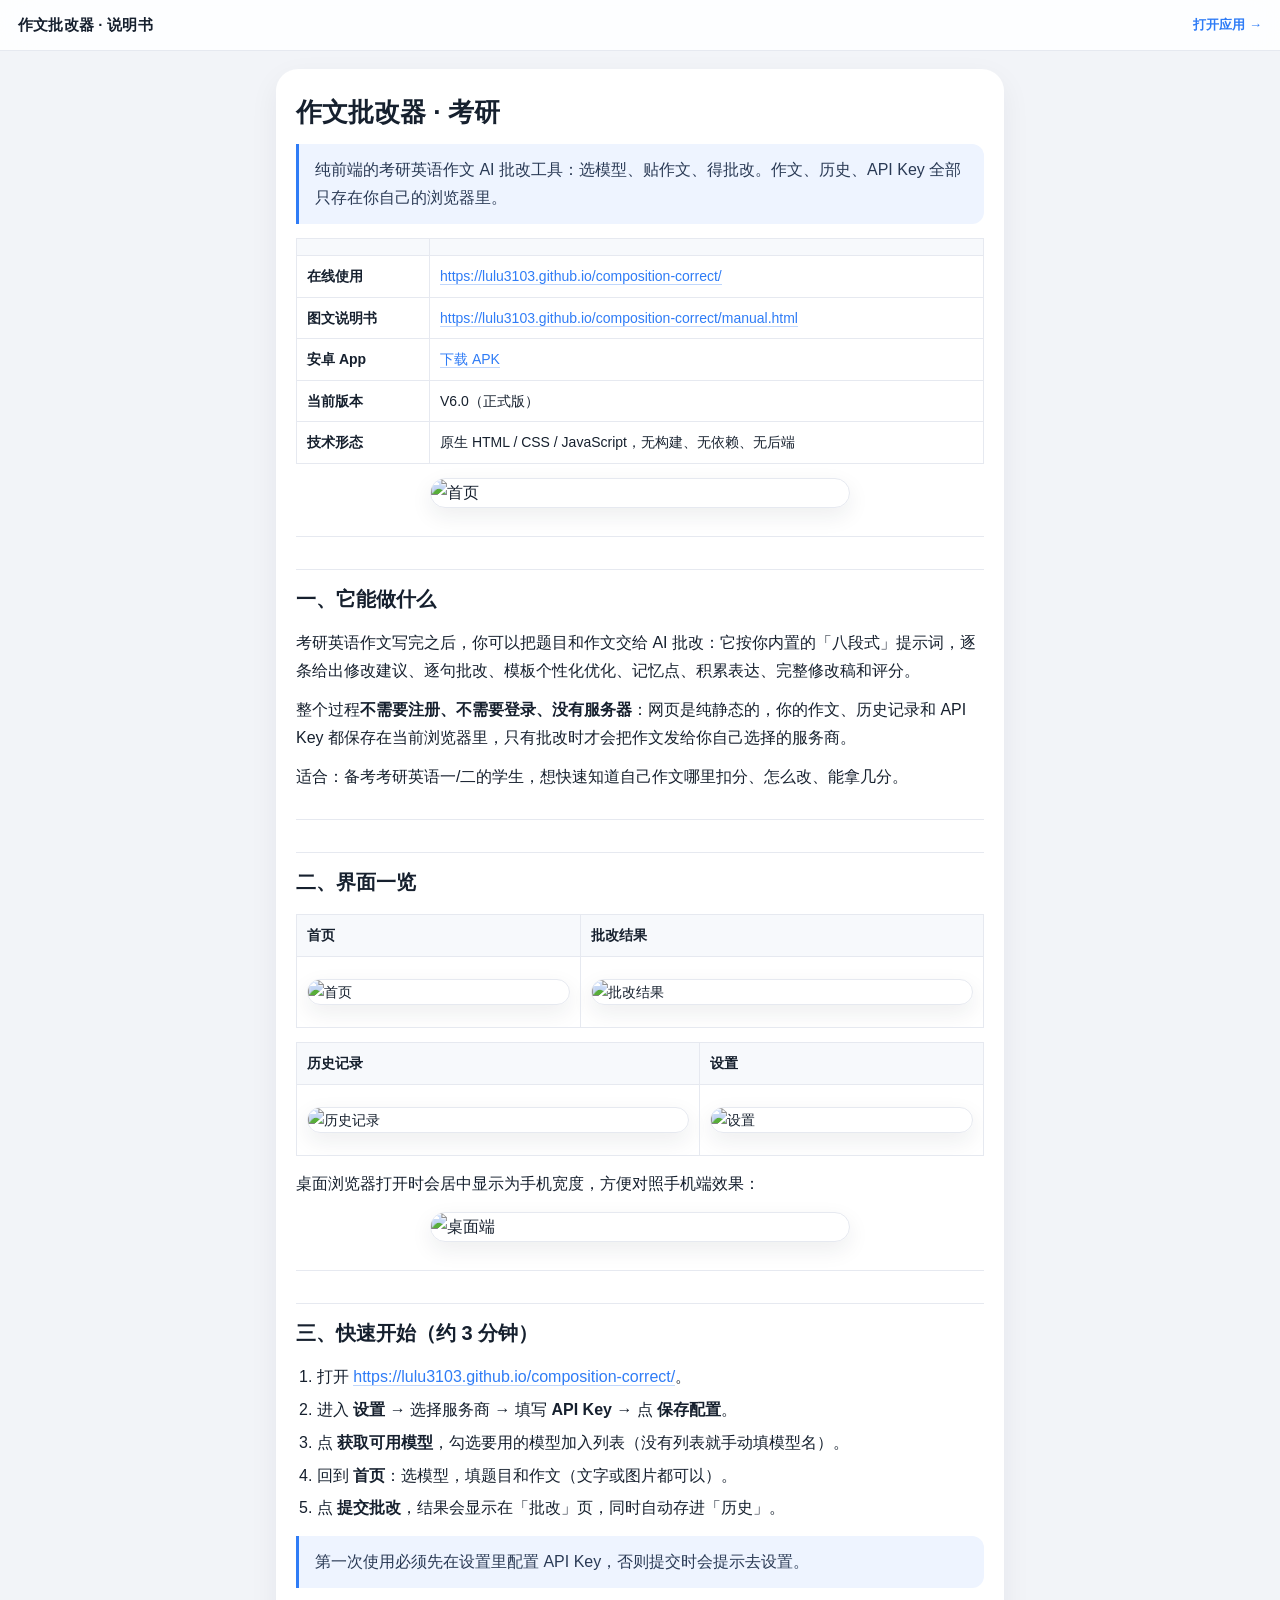
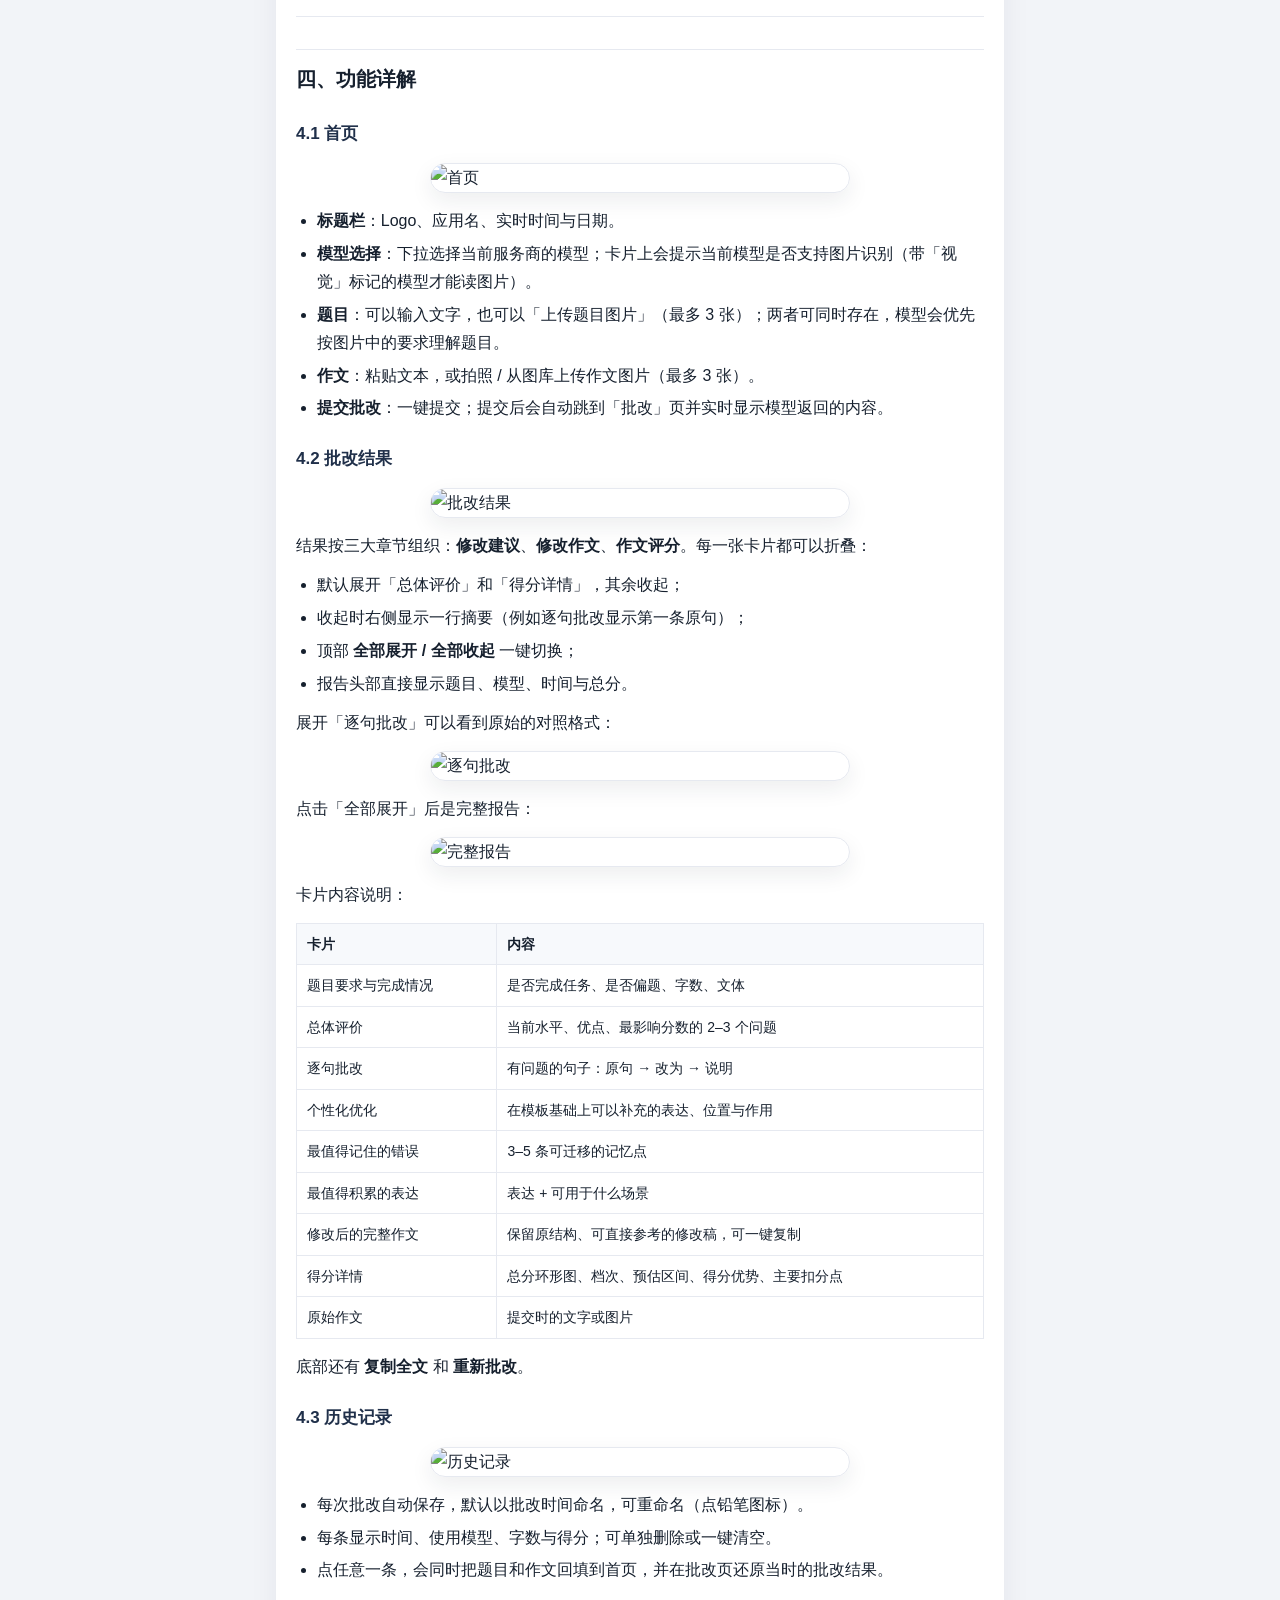
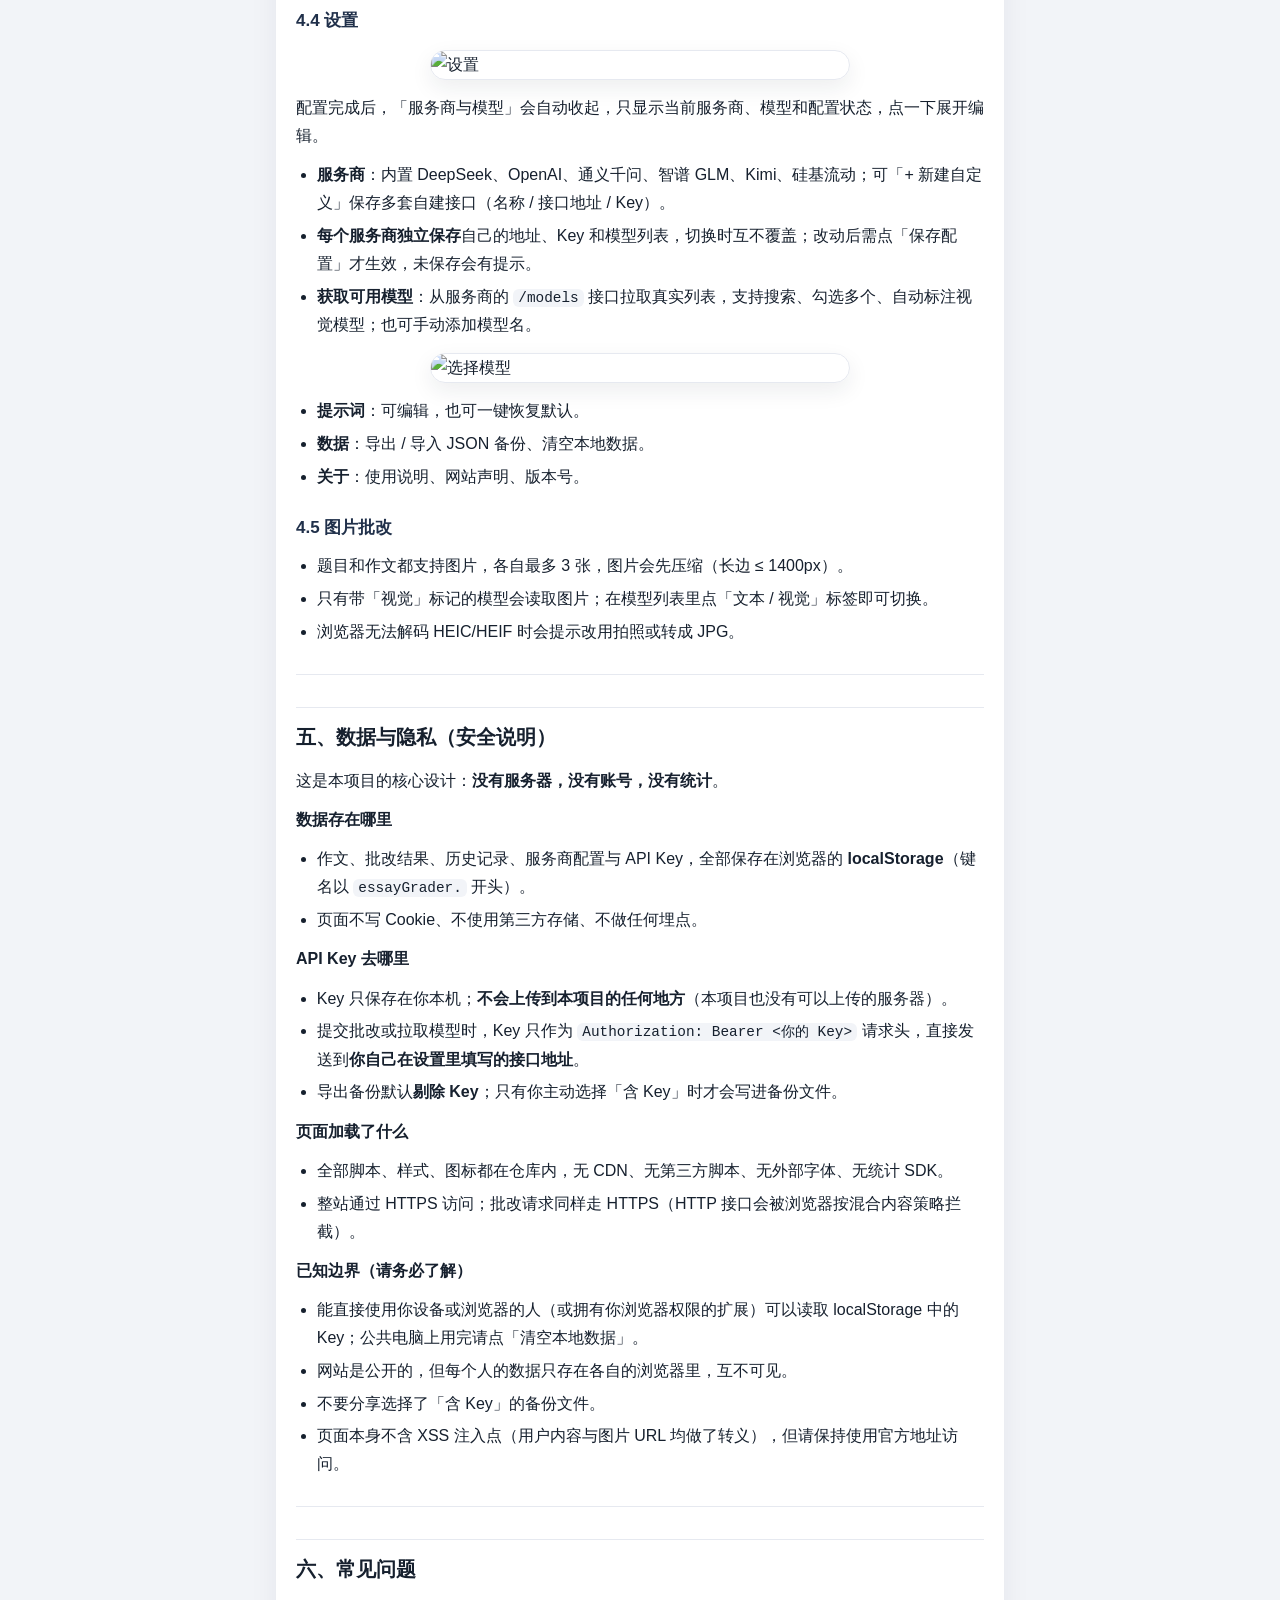
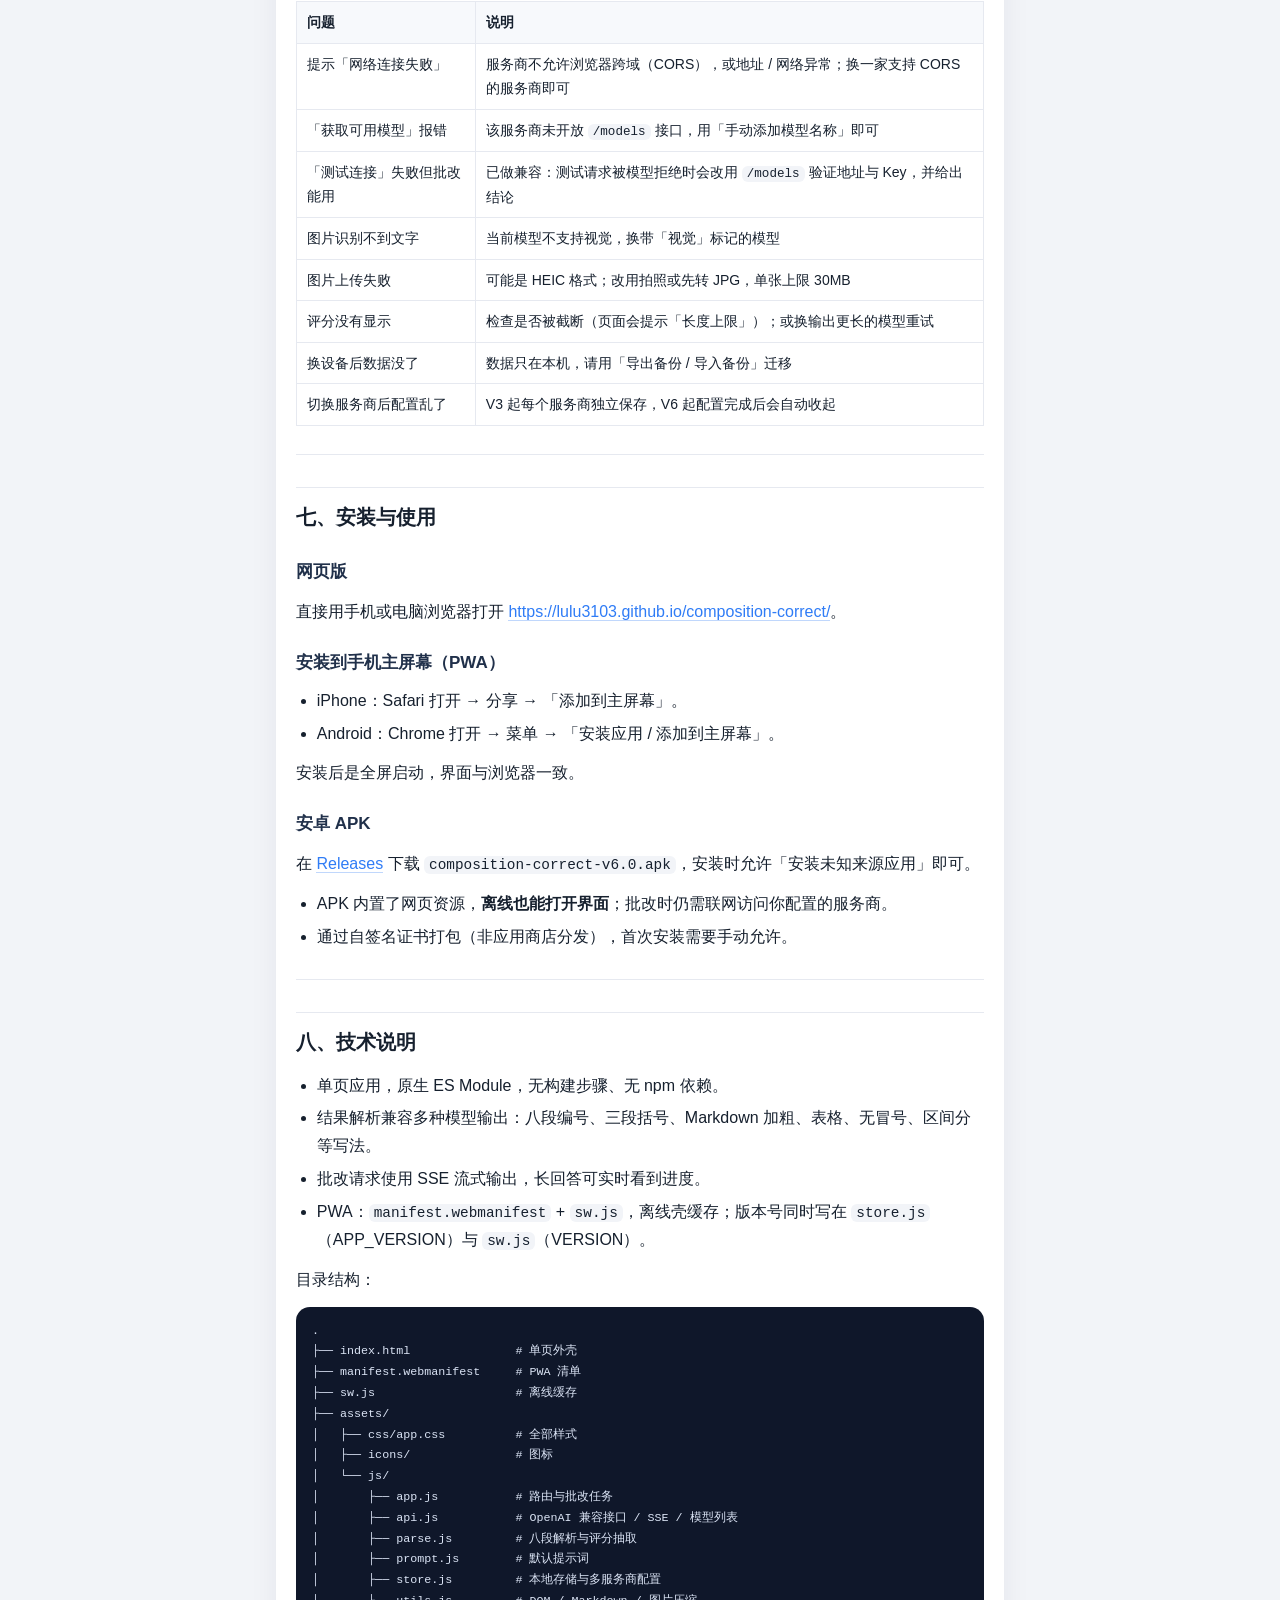
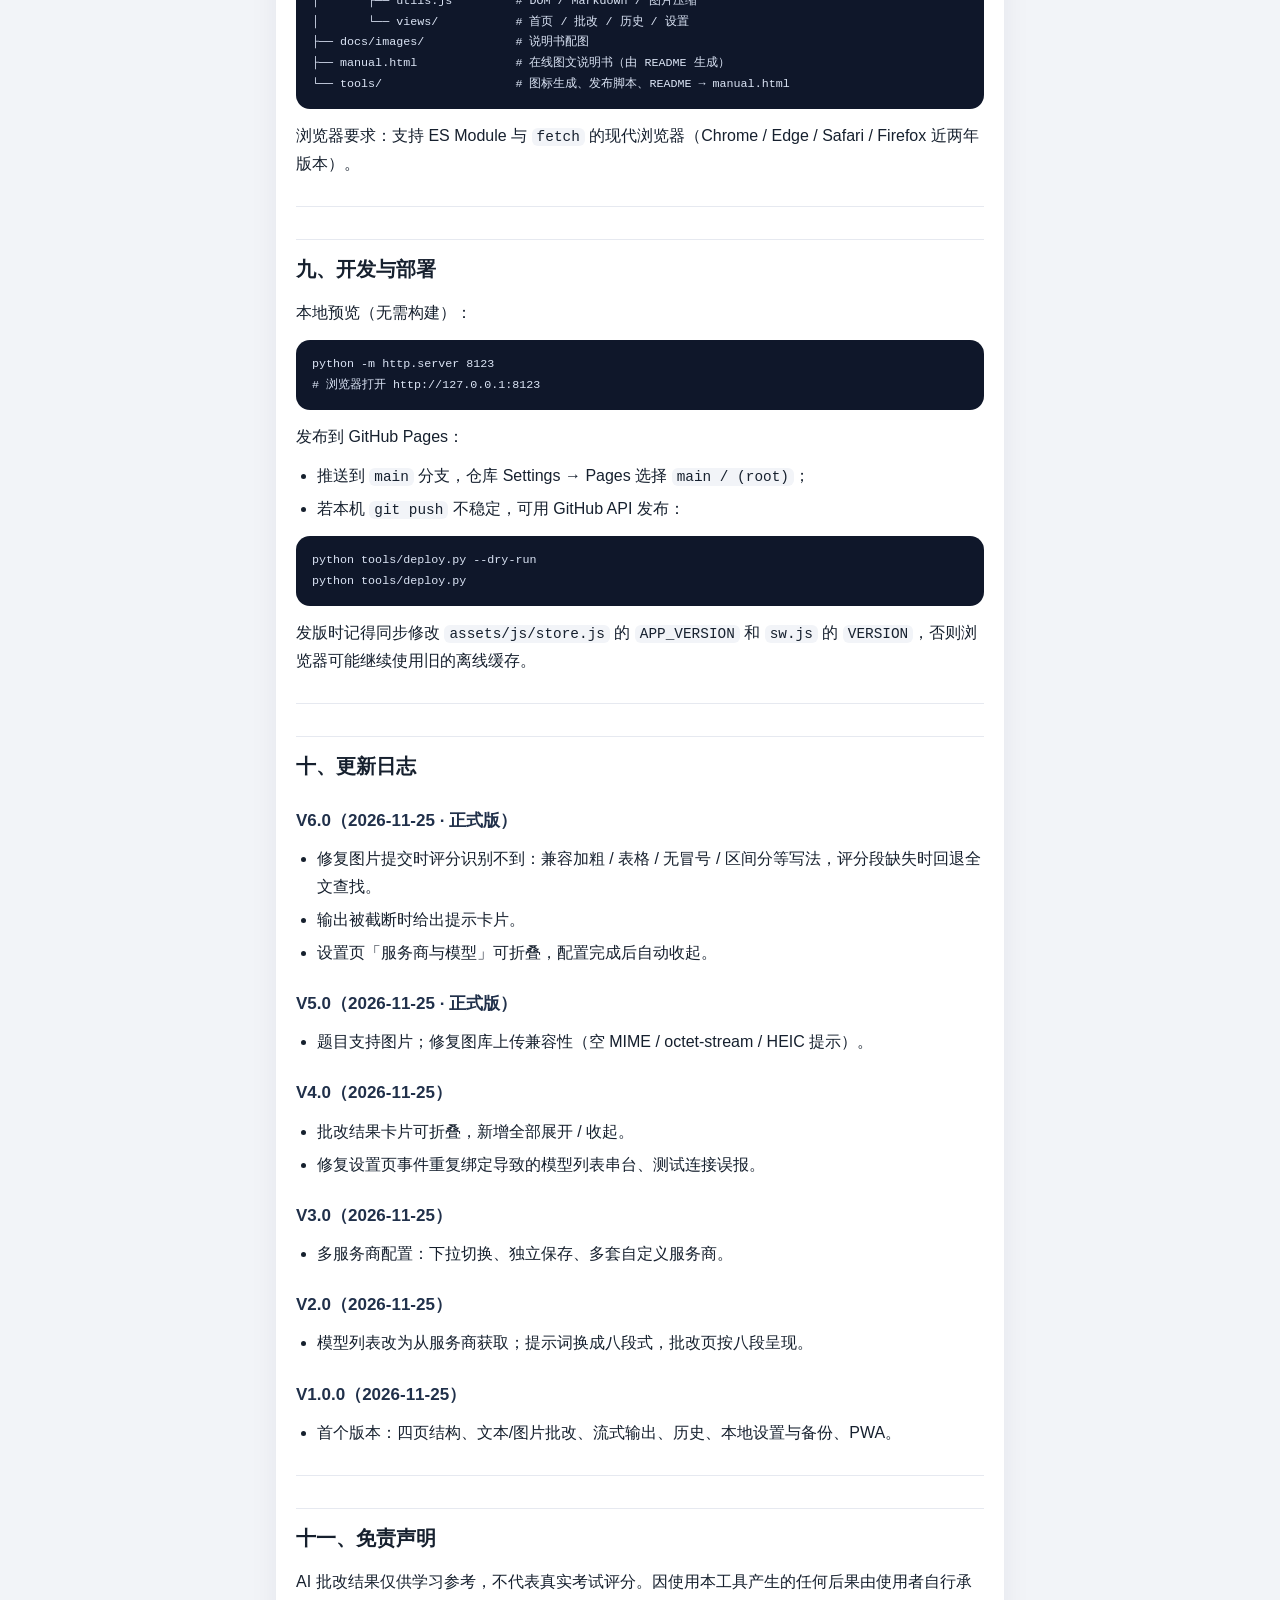
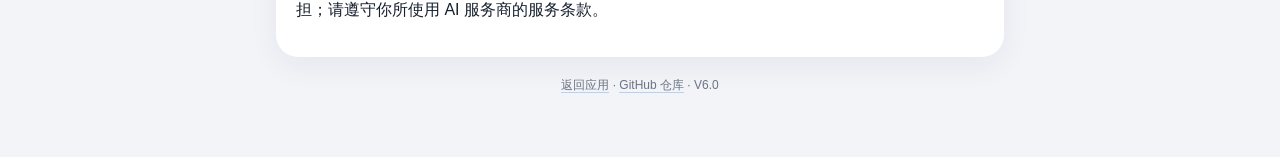
==== manual.html @ d4792305 "feat: 考研作文批改器 V1.0.0" ====
<!DOCTYPE html>
<html lang="zh-CN">
<head>
<meta charset="utf-8">
<meta name="viewport" content="width=device-width, initial-scale=1, viewport-fit=cover">
<title>作文批改器 · 使用说明书</title>
<link rel="icon" href="assets/icons/favicon.svg">
<style>
:root{--blue:#2f7cf6;--bg:#f2f4f8;--card:#fff;--text:#16202e;--muted:#6b7383;--line:#e6e9f0}
*{box-sizing:border-box}
body{margin:0;background:var(--bg);color:var(--text);font:16px/1.75 -apple-system,BlinkMacSystemFont,"PingFang SC","Hiragino Sans GB","Microsoft YaHei",sans-serif;-webkit-font-smoothing:antialiased}
.top{position:sticky;top:0;z-index:9;display:flex;align-items:center;justify-content:space-between;gap:12px;padding:12px 18px;background:rgba(255,255,255,.86);backdrop-filter:saturate(180%) blur(18px);border-bottom:1px solid var(--line)}
.top b{font-size:15px;letter-spacing:.2px}
.top a{font-size:13px;color:var(--blue);text-decoration:none;font-weight:600;border:0}
.wrap{max-width:760px;margin:0 auto;padding:18px 16px 64px}
article{background:var(--card);border-radius:22px;padding:22px 20px;box-shadow:0 10px 30px rgba(22,32,46,.06)}
h1{font-size:26px;line-height:1.3;margin:.2em 0 .5em}
h2{font-size:20px;margin:1.6em 0 .6em;padding-top:.6em;border-top:1px solid var(--line)}
h3{font-size:17px;margin:1.3em 0 .5em;color:#20304a}
p{margin:.7em 0}
blockquote{margin:14px 0;padding:12px 16px;background:#eef4ff;border-left:3px solid var(--blue);border-radius:0 12px 12px 0;color:#2a3a55}
img{display:block;width:100%;max-width:420px;height:auto;margin:14px auto;border-radius:16px;border:1px solid var(--line);box-shadow:0 8px 22px rgba(22,32,46,.08)}
ul,ol{margin:.6em 0;padding-left:1.3em}
li{margin:.3em 0}
hr{border:0;border-top:1px solid var(--line);margin:28px 0}
code{background:#f2f4f8;border-radius:6px;padding:1px 5px;font-size:.9em;font-family:ui-monospace,SFMono-Regular,Menlo,Consolas,monospace}
pre.code{background:#0f172a;color:#dbe4f5;border-radius:14px;padding:14px 16px;overflow:auto;font-size:13px;line-height:1.6}
pre.code code{background:none;padding:0;color:inherit}
.table-wrap{overflow-x:auto;margin:14px 0}
table{width:100%;border-collapse:collapse;font-size:14px}
th,td{border:1px solid var(--line);padding:8px 10px;text-align:left;vertical-align:top}
th{background:#f7f9fc;font-weight:600}
a{color:var(--blue);text-decoration:none;border-bottom:1px solid rgba(47,124,246,.3)}
.foot{margin-top:18px;text-align:center;color:var(--muted);font-size:12px}
.foot a{color:var(--muted)}
@media (max-width:520px){article{padding:18px 15px;border-radius:18px}h1{font-size:22px}h2{font-size:18px}}
</style>
</head>
<body>
<div class="top"><b>作文批改器 · 说明书</b><a href="./">打开应用 →</a></div>
<div class="wrap">
<article>
<h1>作文批改器 · 考研</h1>
<blockquote>纯前端的考研英语作文 AI 批改工具：选模型、贴作文、得批改。作文、历史、API Key 全部只存在你自己的浏览器里。</blockquote>
<div class="table-wrap"><table>
<thead><tr><th></th><th></th></tr></thead>
<tbody>
<tr><td><strong>在线使用</strong></td><td><a href="https://lulu3103.github.io/composition-correct/" target="_blank" rel="noopener">https://lulu3103.github.io/composition-correct/</a></td></tr>
<tr><td><strong>图文说明书</strong></td><td><a href="https://lulu3103.github.io/composition-correct/manual.html" target="_blank" rel="noopener">https://lulu3103.github.io/composition-correct/manual.html</a></td></tr>
<tr><td><strong>安卓 App</strong></td><td><a href="https://github.com/LuLu3103/composition-correct/releases/latest" target="_blank" rel="noopener">下载 APK</a></td></tr>
<tr><td><strong>当前版本</strong></td><td>V6.0（正式版）</td></tr>
<tr><td><strong>技术形态</strong></td><td>原生 HTML / CSS / JavaScript，无构建、无依赖、无后端</td></tr>
</tbody></table></div>
<p><img src="docs/images/home.jpg" alt="首页" loading="lazy"></p>
<hr>
<h2>一、它能做什么</h2>
<p>考研英语作文写完之后，你可以把题目和作文交给 AI 批改：它按你内置的「八段式」提示词，逐条给出修改建议、逐句批改、模板个性化优化、记忆点、积累表达、完整修改稿和评分。</p>
<p>整个过程<strong>不需要注册、不需要登录、没有服务器</strong>：网页是纯静态的，你的作文、历史记录和 API Key 都保存在当前浏览器里，只有批改时才会把作文发给你自己选择的服务商。</p>
<p>适合：备考考研英语一/二的学生，想快速知道自己作文哪里扣分、怎么改、能拿几分。</p>
<hr>
<h2>二、界面一览</h2>
<div class="table-wrap"><table>
<thead><tr><th>首页</th><th>批改结果</th></tr></thead>
<tbody>
<tr><td><img src="docs/images/home.jpg" alt="首页" loading="lazy"></td><td><img src="docs/images/review.jpg" alt="批改结果" loading="lazy"></td></tr>
</tbody></table></div>
<div class="table-wrap"><table>
<thead><tr><th>历史记录</th><th>设置</th></tr></thead>
<tbody>
<tr><td><img src="docs/images/history.jpg" alt="历史记录" loading="lazy"></td><td><img src="docs/images/settings.jpg" alt="设置" loading="lazy"></td></tr>
</tbody></table></div>
<p>桌面浏览器打开时会居中显示为手机宽度，方便对照手机端效果：</p>
<p><img src="docs/images/desktop.jpg" alt="桌面端" loading="lazy"></p>
<hr>
<h2>三、快速开始（约 3 分钟）</h2>
<ol><li>打开 <a href="https://lulu3103.github.io/composition-correct/" target="_blank" rel="noopener">https://lulu3103.github.io/composition-correct/</a>。</li><li>进入 <strong>设置</strong> → 选择服务商 → 填写 <strong>API Key</strong> → 点 <strong>保存配置</strong>。</li><li>点 <strong>获取可用模型</strong>，勾选要用的模型加入列表（没有列表就手动填模型名）。</li><li>回到 <strong>首页</strong>：选模型，填题目和作文（文字或图片都可以）。</li><li>点 <strong>提交批改</strong>，结果会显示在「批改」页，同时自动存进「历史」。</li></ol>
<blockquote>第一次使用必须先在设置里配置 API Key，否则提交时会提示去设置。</blockquote>
<hr>
<h2>四、功能详解</h2>
<h3>4.1 首页</h3>
<p><img src="docs/images/home.jpg" alt="首页" loading="lazy"></p>
<ul><li><strong>标题栏</strong>：Logo、应用名、实时时间与日期。</li><li><strong>模型选择</strong>：下拉选择当前服务商的模型；卡片上会提示当前模型是否支持图片识别（带「视觉」标记的模型才能读图片）。</li><li><strong>题目</strong>：可以输入文字，也可以「上传题目图片」（最多 3 张）；两者可同时存在，模型会优先按图片中的要求理解题目。</li><li><strong>作文</strong>：粘贴文本，或拍照 / 从图库上传作文图片（最多 3 张）。</li><li><strong>提交批改</strong>：一键提交；提交后会自动跳到「批改」页并实时显示模型返回的内容。</li></ul>
<h3>4.2 批改结果</h3>
<p><img src="docs/images/review.jpg" alt="批改结果" loading="lazy"></p>
<p>结果按三大章节组织：<strong>修改建议</strong>、<strong>修改作文</strong>、<strong>作文评分</strong>。每一张卡片都可以折叠：</p>
<ul><li>默认展开「总体评价」和「得分详情」，其余收起；</li><li>收起时右侧显示一行摘要（例如逐句批改显示第一条原句）；</li><li>顶部 <strong>全部展开 / 全部收起</strong> 一键切换；</li><li>报告头部直接显示题目、模型、时间与总分。</li></ul>
<p>展开「逐句批改」可以看到原始的对照格式：</p>
<p><img src="docs/images/review-sentences.jpg" alt="逐句批改" loading="lazy"></p>
<p>点击「全部展开」后是完整报告：</p>
<p><img src="docs/images/review-expanded.jpg" alt="完整报告" loading="lazy"></p>
<p>卡片内容说明：</p>
<div class="table-wrap"><table>
<thead><tr><th>卡片</th><th>内容</th></tr></thead>
<tbody>
<tr><td>题目要求与完成情况</td><td>是否完成任务、是否偏题、字数、文体</td></tr>
<tr><td>总体评价</td><td>当前水平、优点、最影响分数的 2–3 个问题</td></tr>
<tr><td>逐句批改</td><td>有问题的句子：原句 → 改为 → 说明</td></tr>
<tr><td>个性化优化</td><td>在模板基础上可以补充的表达、位置与作用</td></tr>
<tr><td>最值得记住的错误</td><td>3–5 条可迁移的记忆点</td></tr>
<tr><td>最值得积累的表达</td><td>表达 + 可用于什么场景</td></tr>
<tr><td>修改后的完整作文</td><td>保留原结构、可直接参考的修改稿，可一键复制</td></tr>
<tr><td>得分详情</td><td>总分环形图、档次、预估区间、得分优势、主要扣分点</td></tr>
<tr><td>原始作文</td><td>提交时的文字或图片</td></tr>
</tbody></table></div>
<p>底部还有 <strong>复制全文</strong> 和 <strong>重新批改</strong>。</p>
<h3>4.3 历史记录</h3>
<p><img src="docs/images/history.jpg" alt="历史记录" loading="lazy"></p>
<ul><li>每次批改自动保存，默认以批改时间命名，可重命名（点铅笔图标）。</li><li>每条显示时间、使用模型、字数与得分；可单独删除或一键清空。</li><li>点任意一条，会同时把题目和作文回填到首页，并在批改页还原当时的批改结果。</li></ul>
<h3>4.4 设置</h3>
<p><img src="docs/images/settings.jpg" alt="设置" loading="lazy"></p>
<p>配置完成后，「服务商与模型」会自动收起，只显示当前服务商、模型和配置状态，点一下展开编辑。</p>
<ul><li><strong>服务商</strong>：内置 DeepSeek、OpenAI、通义千问、智谱 GLM、Kimi、硅基流动；可「+ 新建自定义」保存多套自建接口（名称 / 接口地址 / Key）。</li><li><strong>每个服务商独立保存</strong>自己的地址、Key 和模型列表，切换时互不覆盖；改动后需点「保存配置」才生效，未保存会有提示。</li><li><strong>获取可用模型</strong>：从服务商的 <code>/models</code> 接口拉取真实列表，支持搜索、勾选多个、自动标注视觉模型；也可手动添加模型名。</li></ul>
<p><img src="docs/images/picker.jpg" alt="选择模型" loading="lazy"></p>
<ul><li><strong>提示词</strong>：可编辑，也可一键恢复默认。</li><li><strong>数据</strong>：导出 / 导入 JSON 备份、清空本地数据。</li><li><strong>关于</strong>：使用说明、网站声明、版本号。</li></ul>
<h3>4.5 图片批改</h3>
<ul><li>题目和作文都支持图片，各自最多 3 张，图片会先压缩（长边 ≤ 1400px）。</li><li>只有带「视觉」标记的模型会读取图片；在模型列表里点「文本 / 视觉」标签即可切换。</li><li>浏览器无法解码 HEIC/HEIF 时会提示改用拍照或转成 JPG。</li></ul>
<hr>
<h2>五、数据与隐私（安全说明）</h2>
<p>这是本项目的核心设计：<strong>没有服务器，没有账号，没有统计</strong>。</p>
<p><strong>数据存在哪里</strong></p>
<ul><li>作文、批改结果、历史记录、服务商配置与 API Key，全部保存在浏览器的 <strong>localStorage</strong>（键名以 <code>essayGrader.</code> 开头）。</li><li>页面不写 Cookie、不使用第三方存储、不做任何埋点。</li></ul>
<p><strong>API Key 去哪里</strong></p>
<ul><li>Key 只保存在你本机；<strong>不会上传到本项目的任何地方</strong>（本项目也没有可以上传的服务器）。</li><li>提交批改或拉取模型时，Key 只作为 <code>Authorization: Bearer &lt;你的 Key&gt;</code> 请求头，直接发送到<strong>你自己在设置里填写的接口地址</strong>。</li><li>导出备份默认<strong>剔除 Key</strong>；只有你主动选择「含 Key」时才会写进备份文件。</li></ul>
<p><strong>页面加载了什么</strong></p>
<ul><li>全部脚本、样式、图标都在仓库内，无 CDN、无第三方脚本、无外部字体、无统计 SDK。</li><li>整站通过 HTTPS 访问；批改请求同样走 HTTPS（HTTP 接口会被浏览器按混合内容策略拦截）。</li></ul>
<p><strong>已知边界（请务必了解）</strong></p>
<ul><li>能直接使用你设备或浏览器的人（或拥有你浏览器权限的扩展）可以读取 localStorage 中的 Key；公共电脑上用完请点「清空本地数据」。</li><li>网站是公开的，但每个人的数据只存在各自的浏览器里，互不可见。</li><li>不要分享选择了「含 Key」的备份文件。</li><li>页面本身不含 XSS 注入点（用户内容与图片 URL 均做了转义），但请保持使用官方地址访问。</li></ul>
<hr>
<h2>六、常见问题</h2>
<div class="table-wrap"><table>
<thead><tr><th>问题</th><th>说明</th></tr></thead>
<tbody>
<tr><td>提示「网络连接失败」</td><td>服务商不允许浏览器跨域（CORS），或地址 / 网络异常；换一家支持 CORS 的服务商即可</td></tr>
<tr><td>「获取可用模型」报错</td><td>该服务商未开放 <code>/models</code> 接口，用「手动添加模型名称」即可</td></tr>
<tr><td>「测试连接」失败但批改能用</td><td>已做兼容：测试请求被模型拒绝时会改用 <code>/models</code> 验证地址与 Key，并给出结论</td></tr>
<tr><td>图片识别不到文字</td><td>当前模型不支持视觉，换带「视觉」标记的模型</td></tr>
<tr><td>图片上传失败</td><td>可能是 HEIC 格式；改用拍照或先转 JPG，单张上限 30MB</td></tr>
<tr><td>评分没有显示</td><td>检查是否被截断（页面会提示「长度上限」）；或换输出更长的模型重试</td></tr>
<tr><td>换设备后数据没了</td><td>数据只在本机，请用「导出备份 / 导入备份」迁移</td></tr>
<tr><td>切换服务商后配置乱了</td><td>V3 起每个服务商独立保存，V6 起配置完成后会自动收起</td></tr>
</tbody></table></div>
<hr>
<h2>七、安装与使用</h2>
<h3>网页版</h3>
<p>直接用手机或电脑浏览器打开 <a href="https://lulu3103.github.io/composition-correct/" target="_blank" rel="noopener">https://lulu3103.github.io/composition-correct/</a>。</p>
<h3>安装到手机主屏幕（PWA）</h3>
<ul><li>iPhone：Safari 打开 → 分享 → 「添加到主屏幕」。</li><li>Android：Chrome 打开 → 菜单 → 「安装应用 / 添加到主屏幕」。</li></ul>
<p>安装后是全屏启动，界面与浏览器一致。</p>
<h3>安卓 APK</h3>
<p>在 <a href="https://github.com/LuLu3103/composition-correct/releases/latest" target="_blank" rel="noopener">Releases</a> 下载 <code>composition-correct-v6.0.apk</code>，安装时允许「安装未知来源应用」即可。</p>
<ul><li>APK 内置了网页资源，<strong>离线也能打开界面</strong>；批改时仍需联网访问你配置的服务商。</li><li>通过自签名证书打包（非应用商店分发），首次安装需要手动允许。</li></ul>
<hr>
<h2>八、技术说明</h2>
<ul><li>单页应用，原生 ES Module，无构建步骤、无 npm 依赖。</li><li>结果解析兼容多种模型输出：八段编号、三段括号、Markdown 加粗、表格、无冒号、区间分等写法。</li><li>批改请求使用 SSE 流式输出，长回答可实时看到进度。</li><li>PWA：<code>manifest.webmanifest</code> + <code>sw.js</code>，离线壳缓存；版本号同时写在 <code>store.js</code>（APP_VERSION）与 <code>sw.js</code>（VERSION）。</li></ul>
<p>目录结构：</p>
<pre class="code"><code>.
├── index.html               # 单页外壳
├── manifest.webmanifest     # PWA 清单
├── sw.js                    # 离线缓存
├── assets/
│   ├── css/app.css          # 全部样式
│   ├── icons/               # 图标
│   └── js/
│       ├── app.js           # 路由与批改任务
│       ├── api.js           # OpenAI 兼容接口 / SSE / 模型列表
│       ├── parse.js         # 八段解析与评分抽取
│       ├── prompt.js        # 默认提示词
│       ├── store.js         # 本地存储与多服务商配置
│       ├── utils.js         # DOM / Markdown / 图片压缩
│       └── views/           # 首页 / 批改 / 历史 / 设置
├── docs/images/             # 说明书配图
├── manual.html              # 在线图文说明书（由 README 生成）
└── tools/                   # 图标生成、发布脚本、README → manual.html</code></pre>
<p>浏览器要求：支持 ES Module 与 <code>fetch</code> 的现代浏览器（Chrome / Edge / Safari / Firefox 近两年版本）。</p>
<hr>
<h2>九、开发与部署</h2>
<p>本地预览（无需构建）：</p>
<pre class="code"><code>python -m http.server 8123
# 浏览器打开 http://127.0.0.1:8123</code></pre>
<p>发布到 GitHub Pages：</p>
<ul><li>推送到 <code>main</code> 分支，仓库 Settings → Pages 选择 <code>main / (root)</code>；</li><li>若本机 <code>git push</code> 不稳定，可用 GitHub API 发布：</li></ul>
<pre class="code"><code>python tools/deploy.py --dry-run
python tools/deploy.py</code></pre>
<p>发版时记得同步修改 <code>assets/js/store.js</code> 的 <code>APP_VERSION</code> 和 <code>sw.js</code> 的 <code>VERSION</code>，否则浏览器可能继续使用旧的离线缓存。</p>
<hr>
<h2>十、更新日志</h2>
<h3>V6.0（2026-11-25 · 正式版）</h3>
<ul><li>修复图片提交时评分识别不到：兼容加粗 / 表格 / 无冒号 / 区间分等写法，评分段缺失时回退全文查找。</li><li>输出被截断时给出提示卡片。</li><li>设置页「服务商与模型」可折叠，配置完成后自动收起。</li></ul>
<h3>V5.0（2026-11-25 · 正式版）</h3>
<ul><li>题目支持图片；修复图库上传兼容性（空 MIME / octet-stream / HEIC 提示）。</li></ul>
<h3>V4.0（2026-11-25）</h3>
<ul><li>批改结果卡片可折叠，新增全部展开 / 收起。</li><li>修复设置页事件重复绑定导致的模型列表串台、测试连接误报。</li></ul>
<h3>V3.0（2026-11-25）</h3>
<ul><li>多服务商配置：下拉切换、独立保存、多套自定义服务商。</li></ul>
<h3>V2.0（2026-11-25）</h3>
<ul><li>模型列表改为从服务商获取；提示词换成八段式，批改页按八段呈现。</li></ul>
<h3>V1.0.0（2026-11-25）</h3>
<ul><li>首个版本：四页结构、文本/图片批改、流式输出、历史、本地设置与备份、PWA。</li></ul>
<hr>
<h2>十一、免责声明</h2>
<p>AI 批改结果仅供学习参考，不代表真实考试评分。因使用本工具产生的任何后果由使用者自行承担；请遵守你所使用 AI 服务商的服务条款。</p>
</article>
<div class="foot"><a href="./">返回应用</a> · <a href="https://github.com/LuLu3103/composition-correct" target="_blank" rel="noopener">GitHub 仓库</a> · V6.0</div>
</div>
</body>
</html>
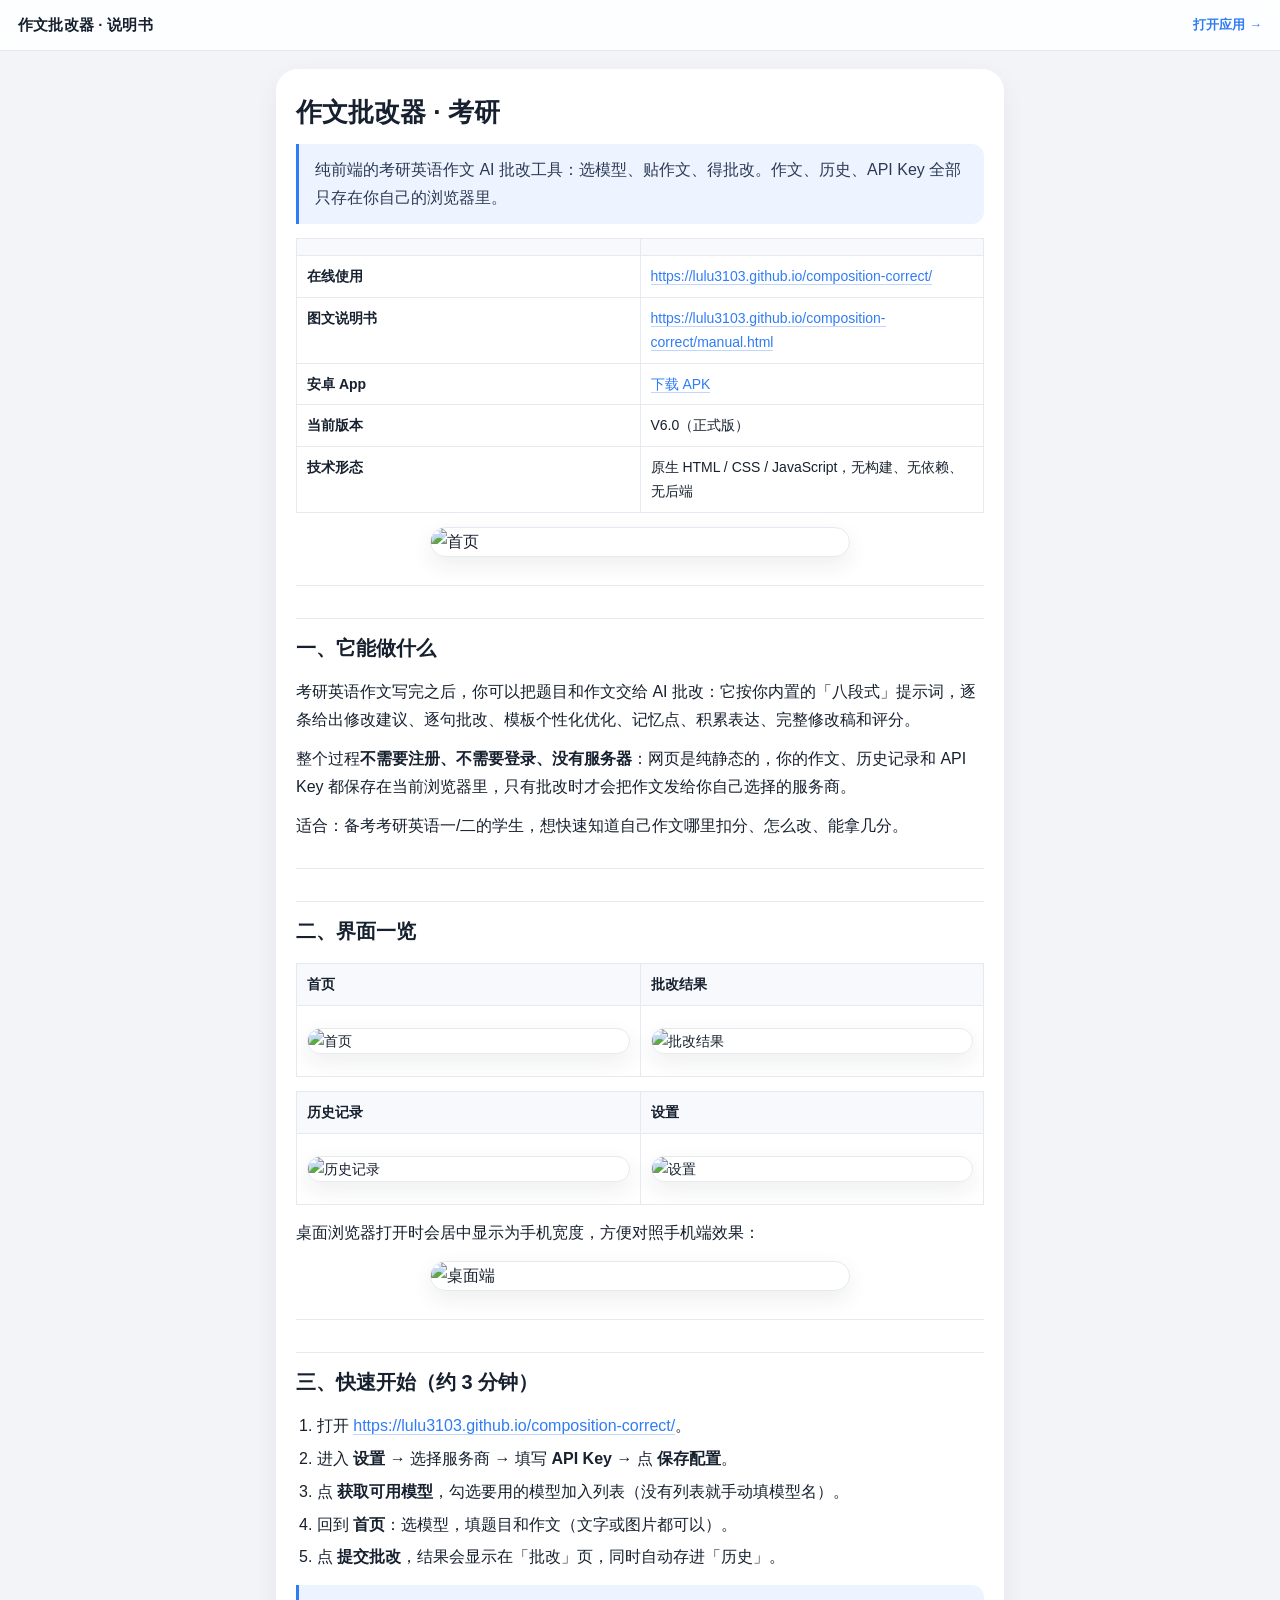
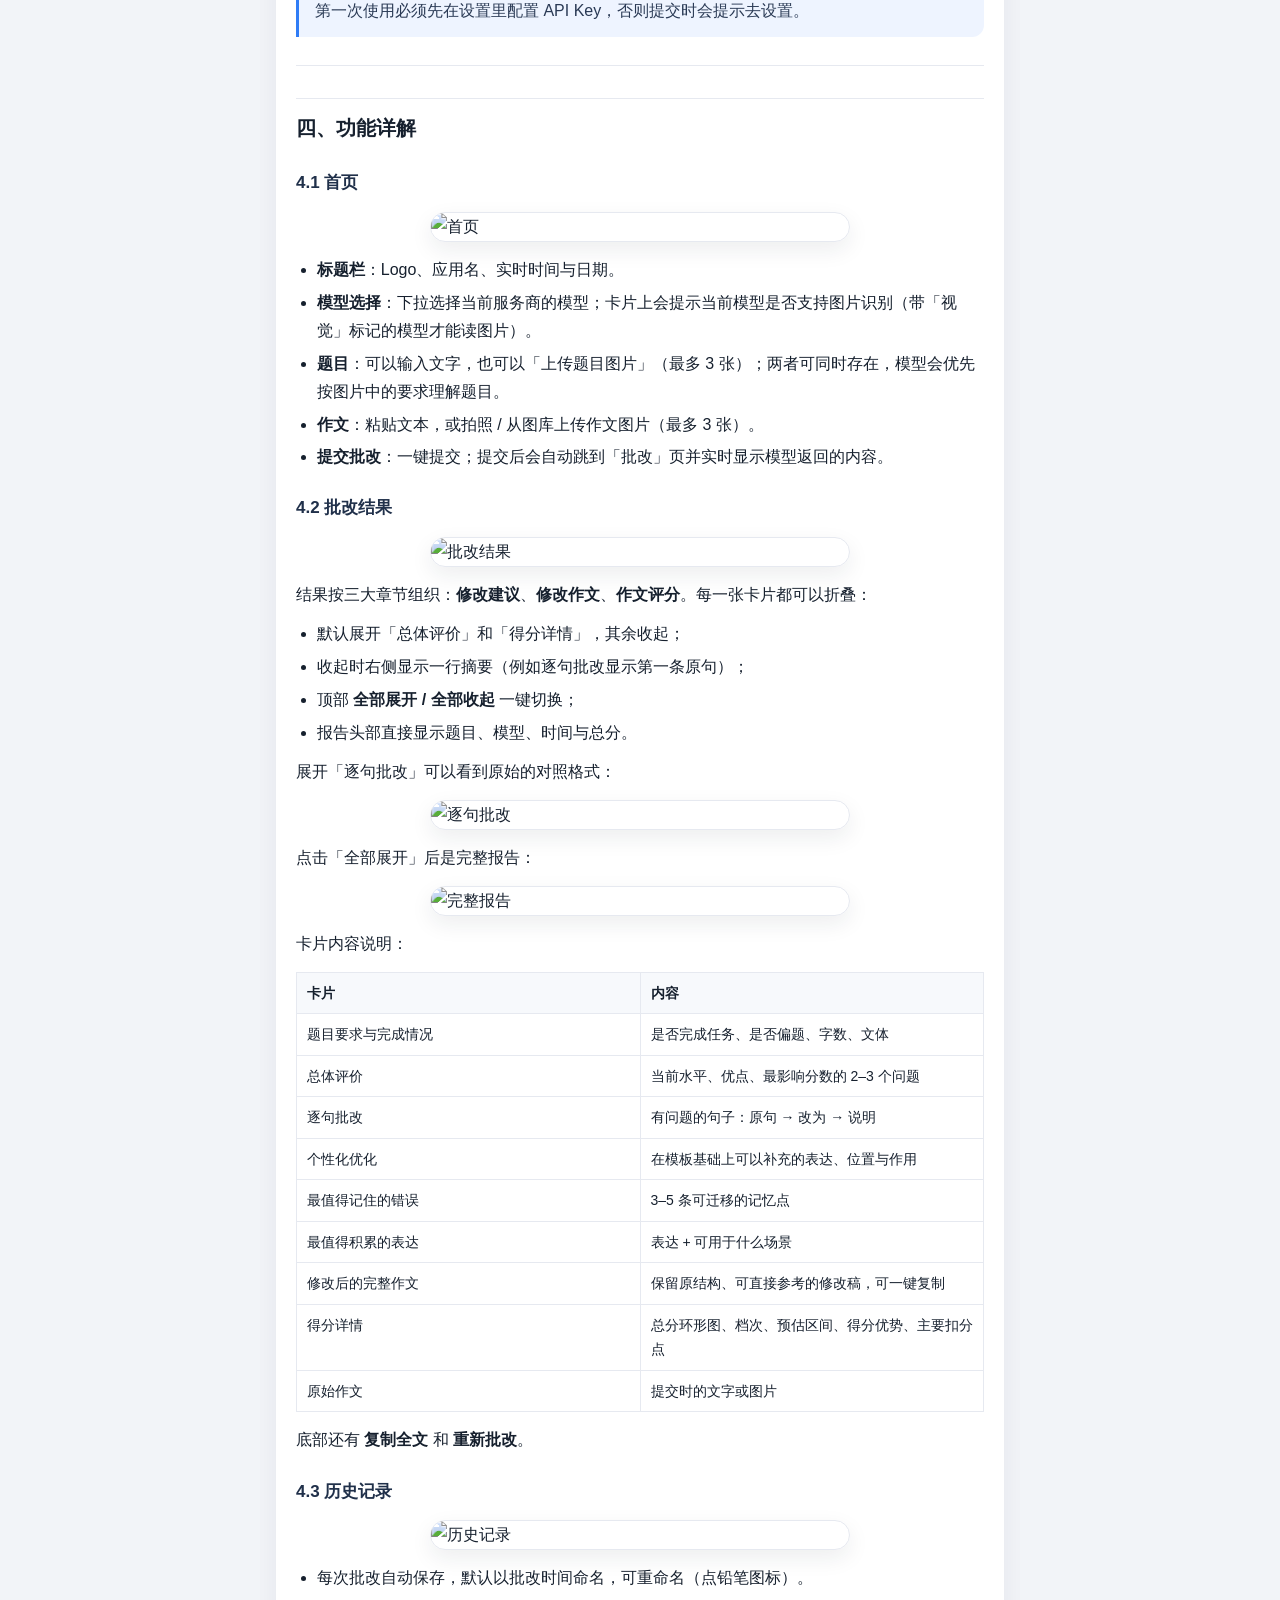
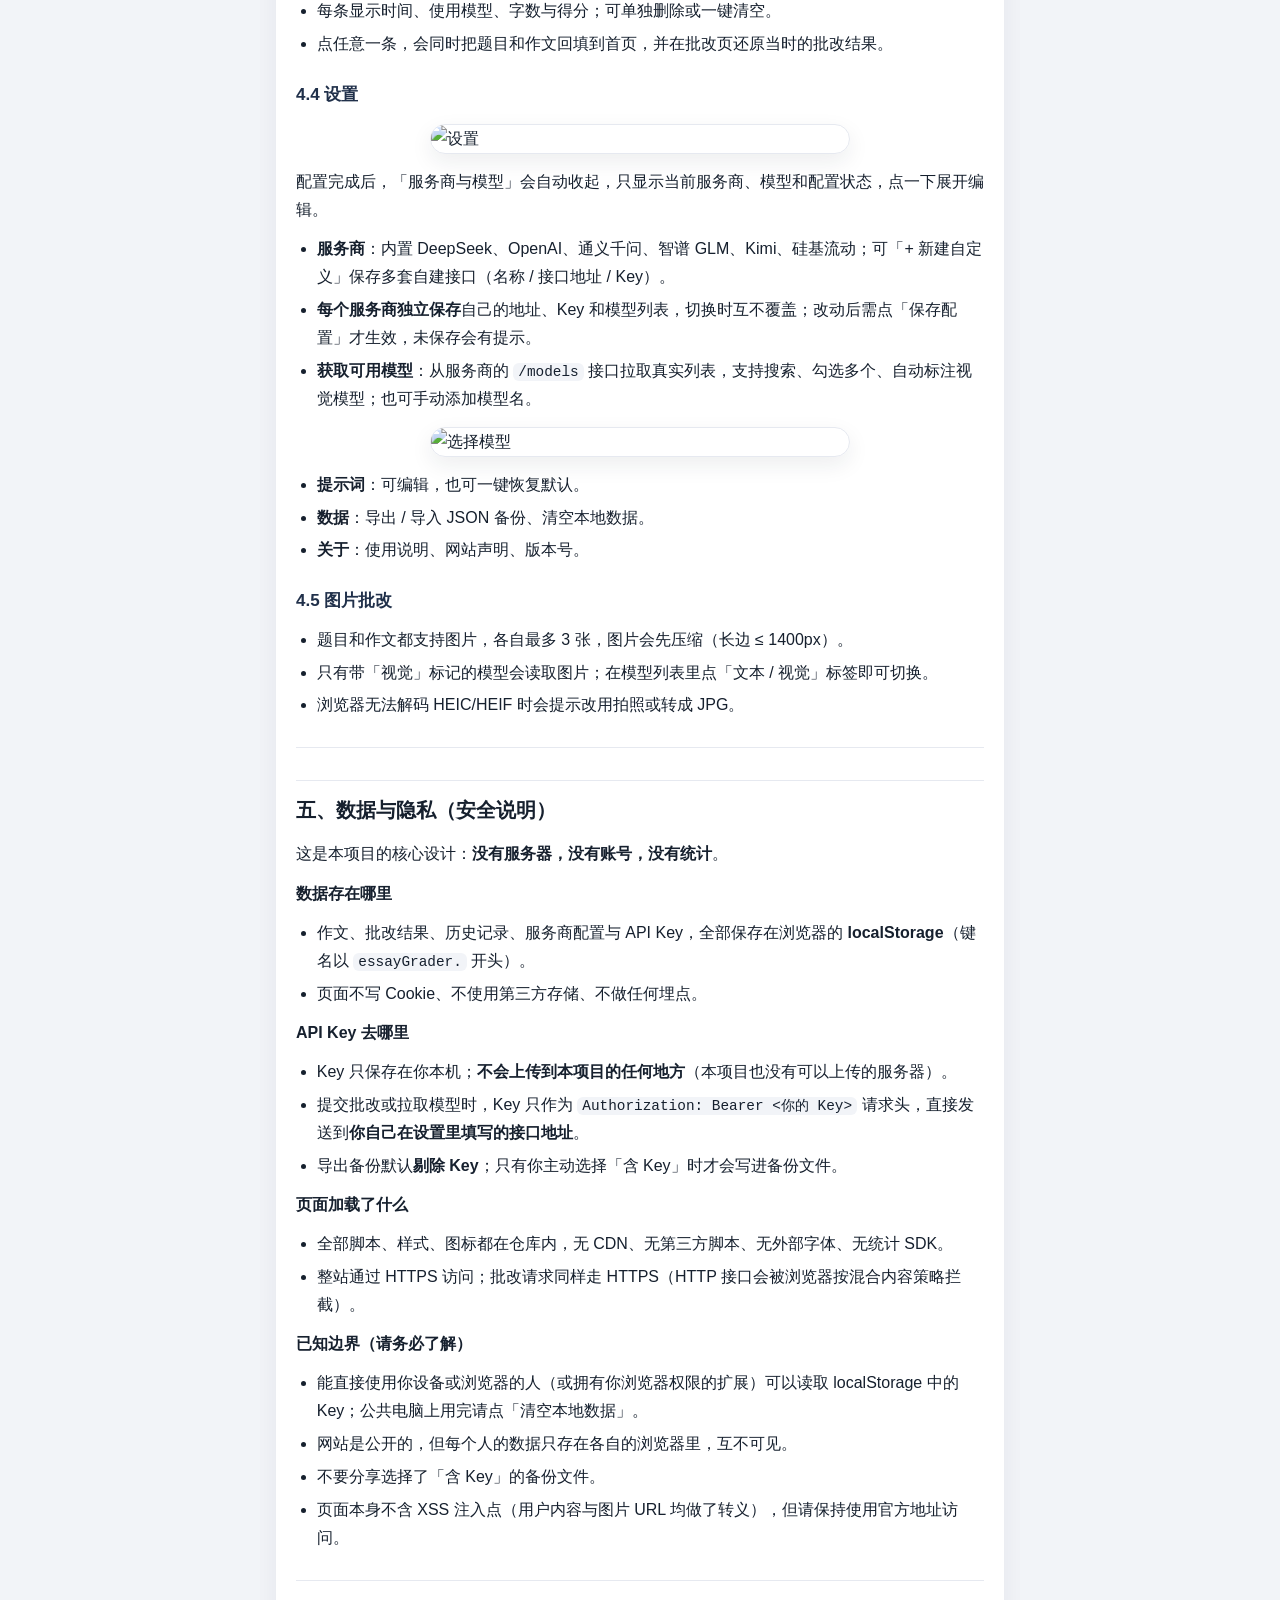
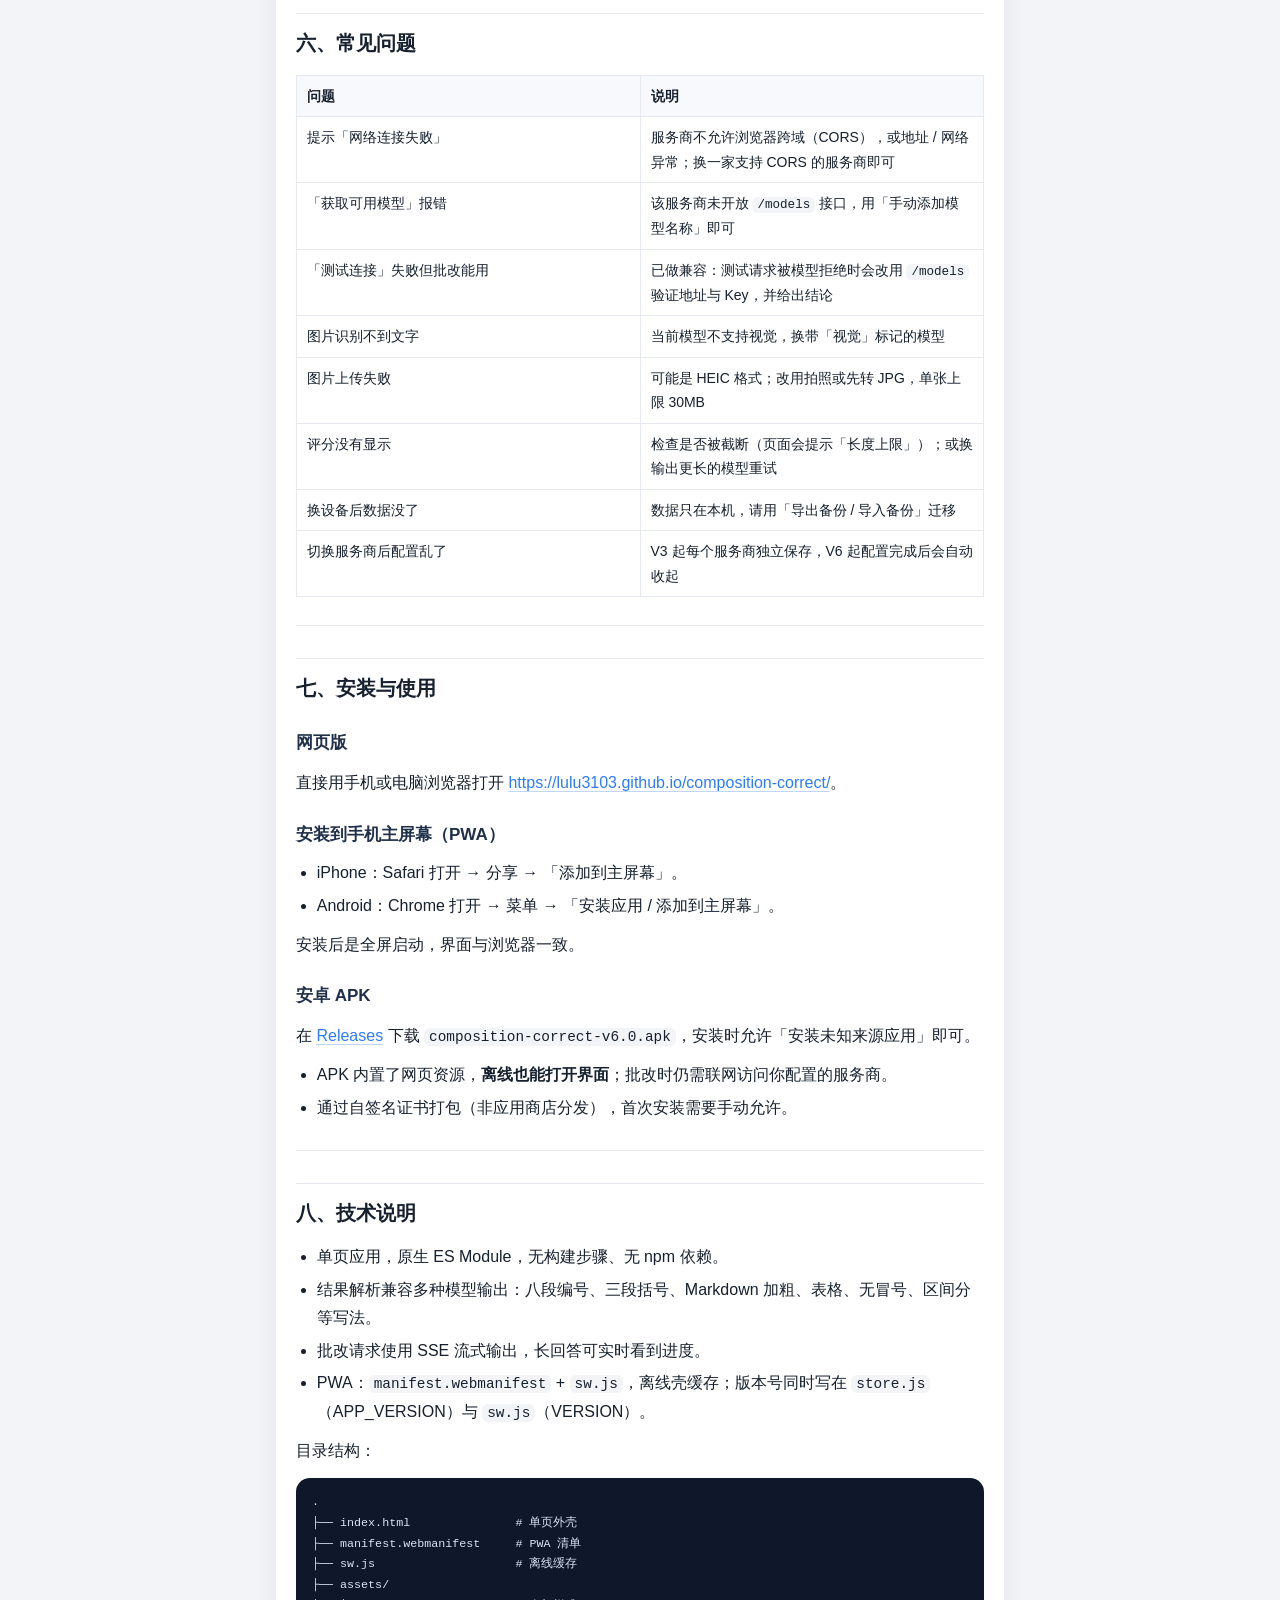
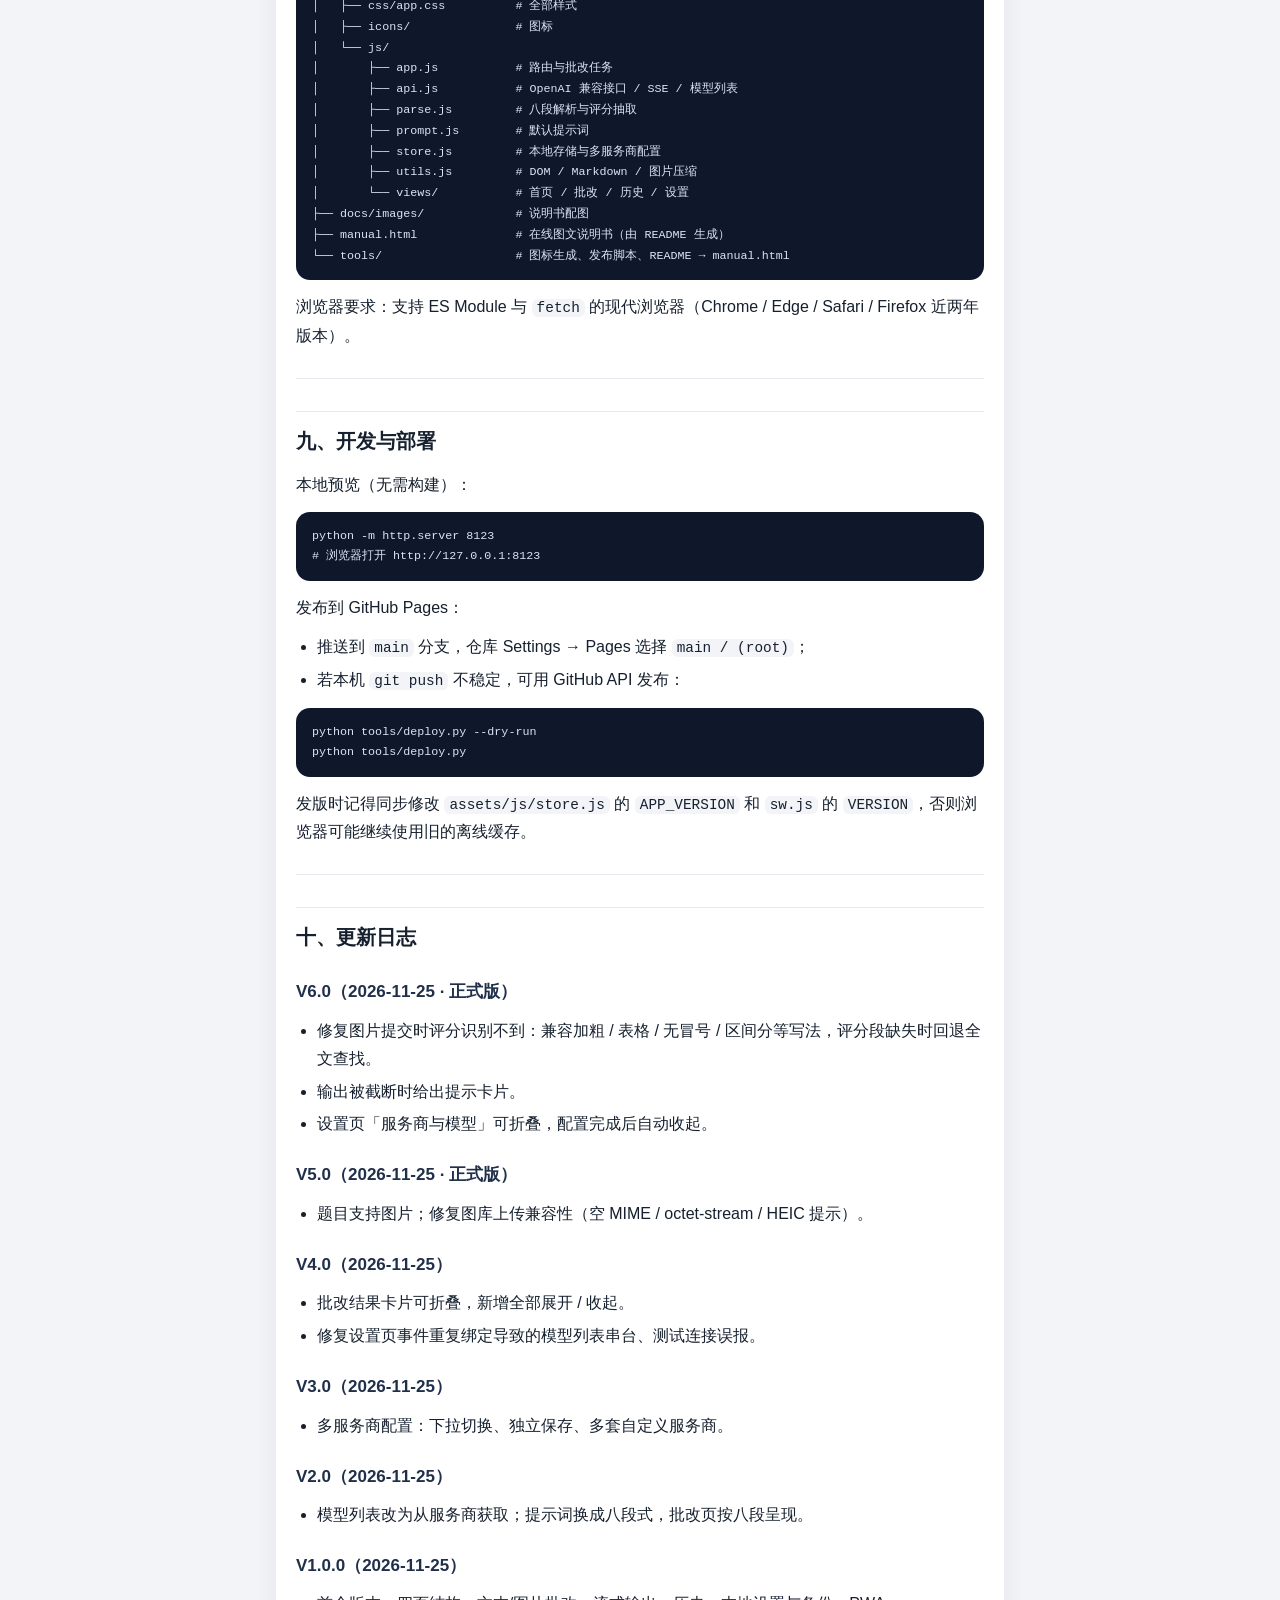
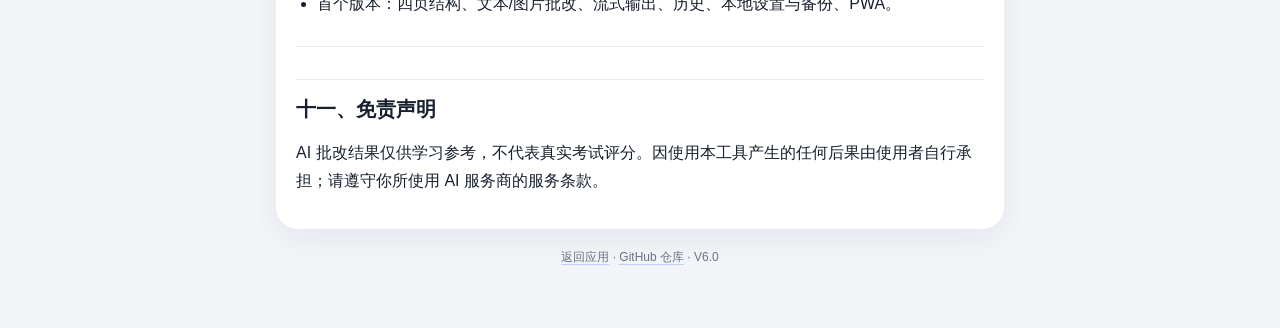
==== commit f0762cfc: "feat: 考研作文批改器 V1.0.0" ====
--- a/manual.html
+++ b/manual.html
@@ -8,11 +8,11 @@
 <style>
 :root{--blue:#2f7cf6;--bg:#f2f4f8;--card:#fff;--text:#16202e;--muted:#6b7383;--line:#e6e9f0}
 *{box-sizing:border-box}
-body{margin:0;background:var(--bg);color:var(--text);font:16px/1.75 -apple-system,BlinkMacSystemFont,"PingFang SC","Hiragino Sans GB","Microsoft YaHei",sans-serif;-webkit-font-smoothing:antialiased}
+body{margin:0;background:var(--bg);overflow-x:hidden;color:var(--text);font:16px/1.75 -apple-system,BlinkMacSystemFont,"PingFang SC","Hiragino Sans GB","Microsoft YaHei",sans-serif;-webkit-font-smoothing:antialiased}
 .top{position:sticky;top:0;z-index:9;display:flex;align-items:center;justify-content:space-between;gap:12px;padding:12px 18px;background:rgba(255,255,255,.86);backdrop-filter:saturate(180%) blur(18px);border-bottom:1px solid var(--line)}
 .top b{font-size:15px;letter-spacing:.2px}
 .top a{font-size:13px;color:var(--blue);text-decoration:none;font-weight:600;border:0}
-.wrap{max-width:760px;margin:0 auto;padding:18px 16px 64px}
+.wrap{max-width:760px;margin:0 auto;padding:18px 16px 64px;overflow-x:clip}
 article{background:var(--card);border-radius:22px;padding:22px 20px;box-shadow:0 10px 30px rgba(22,32,46,.06)}
 h1{font-size:26px;line-height:1.3;margin:.2em 0 .5em}
 h2{font-size:20px;margin:1.6em 0 .6em;padding-top:.6em;border-top:1px solid var(--line)}
@@ -24,13 +24,13 @@
 li{margin:.3em 0}
 hr{border:0;border-top:1px solid var(--line);margin:28px 0}
 code{background:#f2f4f8;border-radius:6px;padding:1px 5px;font-size:.9em;font-family:ui-monospace,SFMono-Regular,Menlo,Consolas,monospace}
-pre.code{background:#0f172a;color:#dbe4f5;border-radius:14px;padding:14px 16px;overflow:auto;font-size:13px;line-height:1.6}
+pre.code{background:#0f172a;max-width:100%;color:#dbe4f5;border-radius:14px;padding:14px 16px;overflow:auto;font-size:13px;line-height:1.6}
 pre.code code{background:none;padding:0;color:inherit}
 .table-wrap{overflow-x:auto;margin:14px 0}
-table{width:100%;border-collapse:collapse;font-size:14px}
-th,td{border:1px solid var(--line);padding:8px 10px;text-align:left;vertical-align:top}
+table{width:100%;border-collapse:collapse;font-size:14px;table-layout:fixed}
+th,td{border:1px solid var(--line);padding:8px 10px;text-align:left;vertical-align:top;overflow-wrap:anywhere;word-break:break-word}
 th{background:#f7f9fc;font-weight:600}
-a{color:var(--blue);text-decoration:none;border-bottom:1px solid rgba(47,124,246,.3)}
+a{color:var(--blue);text-decoration:none;border-bottom:1px solid rgba(47,124,246,.3);overflow-wrap:anywhere}
 .foot{margin-top:18px;text-align:center;color:var(--muted);font-size:12px}
 .foot a{color:var(--muted)}
 @media (max-width:520px){article{padding:18px 15px;border-radius:18px}h1{font-size:22px}h2{font-size:18px}}
